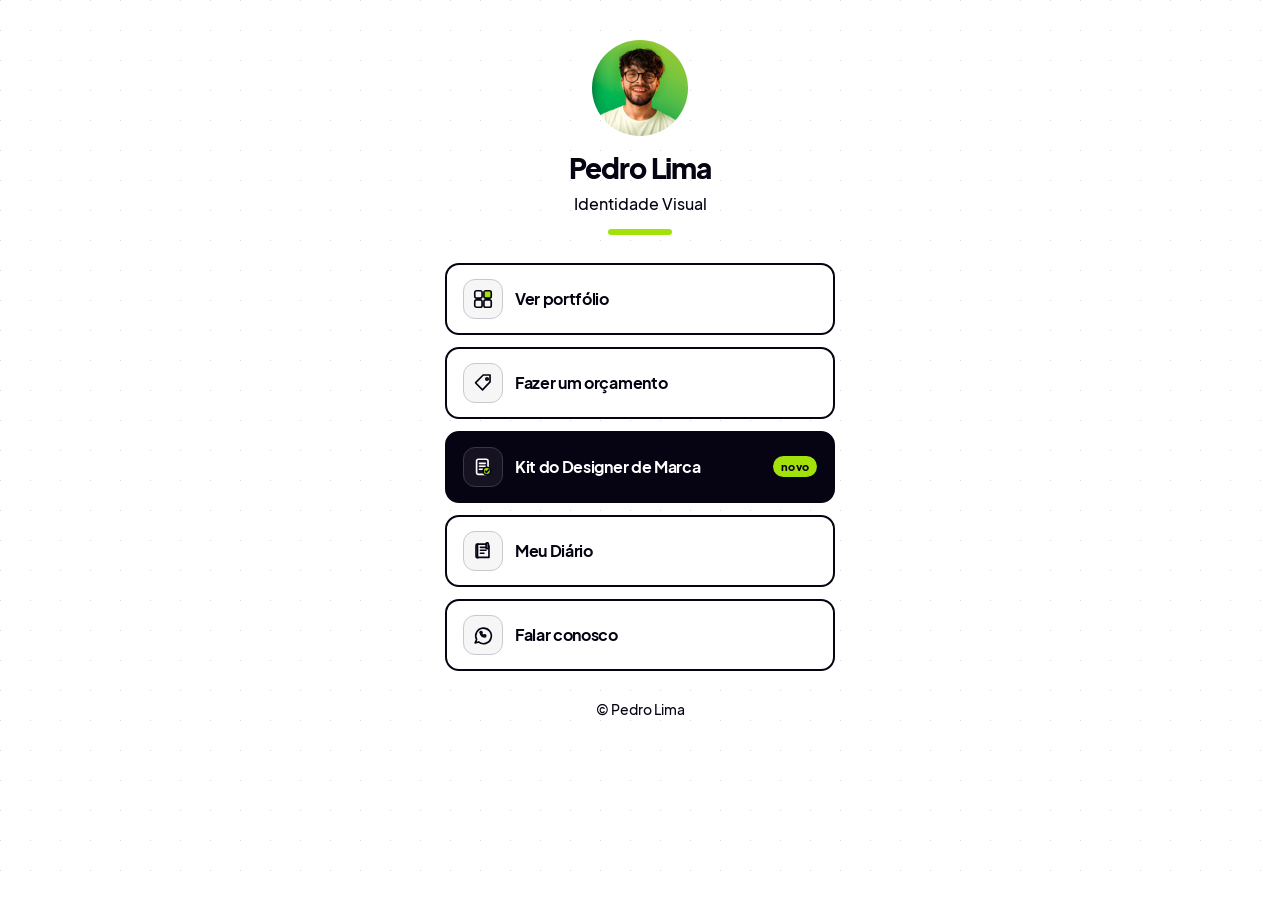
==== index.html @ 7b9147a2 "Add the static link-in-bio site. Import the Vercel site as-is and document how to edit HTML/CSS and " ====
<!DOCTYPE html>
<html lang="pt-BR">
<head>
  <meta charset="utf-8">
  <meta name="viewport" content="width=device-width, initial-scale=1">
  <title>Pedro Lima · Identidade Visual</title>
  <meta name="description" content="Identidade visual. Portfólio, orçamento e o Kit do Designer de Marca.">
  <meta name="theme-color" content="#A3E10A">
  <link rel="icon" href="/favicon.png" type="image/png">
  <link rel="apple-touch-icon" href="/assets/apple-touch-icon.png">
  <link rel="canonical" href="https://bio.1pedrolima.com/">
  <meta property="og:type" content="website">
  <meta property="og:title" content="Pedro Lima · Identidade Visual">
  <meta property="og:description" content="Identidade visual. Portfólio, orçamento e o Kit do Designer de Marca.">
  <meta property="og:url" content="https://bio.1pedrolima.com/">
  <meta property="og:image" content="https://bio.1pedrolima.com/assets/og.png">
  <meta property="og:locale" content="pt_BR">
  <meta name="twitter:card" content="summary_large_image">
  <meta name="twitter:title" content="Pedro Lima · Identidade Visual">
  <meta name="twitter:description" content="Identidade visual. Portfólio, orçamento e o Kit do Designer de Marca.">
  <meta name="twitter:image" content="https://bio.1pedrolima.com/assets/og.png">
  <link rel="stylesheet" href="/styles.css">
</head>
<body class="links-page dots">
  <main class="links-main">
    <header class="links-hero">
      <img class="avatar" src="/assets/avatar.jpg" alt="Pedro Lima" width="96" height="96">
      <h1>Pedro Lima</h1>
      <p class="lead">Identidade Visual</p>
      <span class="rule rule-sm" aria-hidden="true"></span>
    </header>

    <nav class="link-list" aria-label="Links">
      <a class="link-btn" href="https://brand.1pedrolima.com" target="_blank" rel="noopener noreferrer">
        <span class="link-icon" aria-hidden="true">
          <svg viewBox="0 0 24 24" fill="none" stroke="#060312" stroke-width="1.8" stroke-linecap="round" stroke-linejoin="round">
            <rect x="3" y="3" width="8" height="8" rx="2"/>
            <rect x="13" y="3" width="8" height="8" rx="2" fill="#A3E10A"/>
            <rect x="3" y="13" width="8" height="8" rx="2"/>
            <rect x="13" y="13" width="8" height="8" rx="2"/>
          </svg>
        </span>
        <span class="link-label">Ver portfólio</span>
      </a>

      <a class="link-btn" href="https://forms.gle/e1JMWzWvmcmYh4oU8" target="_blank" rel="noopener noreferrer">
        <span class="link-icon" aria-hidden="true">
          <svg viewBox="0 0 24 24" fill="none" stroke="#060312" stroke-width="1.8" stroke-linecap="round" stroke-linejoin="round">
            <path d="M4 11.5 12.2 3.3h7.5v7.5L11.5 19.5 4 12z"/>
            <circle cx="16.4" cy="7.6" r="1.35" fill="#A3E10A" stroke="#060312"/>
          </svg>
        </span>
        <span class="link-label">Fazer um orçamento</span>
      </a>

      <a class="link-btn link-btn-featured" href="https://kitdodesignermarca.vercel.app/kit" target="_blank" rel="noopener noreferrer">
        <span class="link-icon" aria-hidden="true">
          <svg viewBox="0 0 24 24" fill="none" stroke="#ffffff" stroke-width="1.8" stroke-linecap="round" stroke-linejoin="round">
            <rect x="5" y="3.5" width="12.5" height="16.5" rx="2" fill="#161221"/>
            <path d="M8.2 8h6.2M8.2 11.2h6.2M8.2 14.4h3.6" />
            <circle cx="16.2" cy="16.4" r="4.1" fill="#A3E10A" stroke="#060312"/>
            <path d="M14.5 16.5 15.8 17.8 18.1 15.2" stroke="#060312" stroke-width="1.8"/>
          </svg>
        </span>
        <span class="link-label">Kit do Designer de Marca</span>
        <span class="tag-novo">novo</span>
      </a>

      <a class="link-btn" href="https://diary.openinapp.link/1pedrolima" target="_blank" rel="noopener noreferrer">
        <span class="link-icon" aria-hidden="true">
          <svg viewBox="0 0 24 24" fill="none" stroke="#060312" stroke-width="1.8" stroke-linecap="round" stroke-linejoin="round">
            <path d="M6 4.5h10.2A2.3 2.3 0 0 1 18.5 6.8v12.2H7.6A1.6 1.6 0 0 1 6 17.4V4.5z"/>
            <path d="M6 4.5A1.6 1.6 0 0 0 4.4 6.1v11.3A2.1 2.1 0 0 0 6.5 19.5"/>
            <path d="M9.2 8h6M9.2 11.2h6M9.2 14.4h3.8"/>
            <rect x="15.4" y="3.2" width="2.4" height="6.2" rx="0.8" fill="#A3E10A" stroke="#060312"/>
          </svg>
        </span>
        <span class="link-label">Meu Diário</span>
      </a>

      <a class="link-btn" href="https://api.whatsapp.com/send/?phone=555499947886&text&type=phone_number&app_absent=0" target="_blank" rel="noopener noreferrer">
        <span class="link-icon" aria-hidden="true">
          <svg viewBox="0 0 24 24" fill="none" stroke="#060312" stroke-width="1.8" stroke-linecap="round" stroke-linejoin="round">
            <path d="M3.4 20.6 5.05 16.9A8.5 8.5 0 1 1 7.2 19.55Z"/>
            <path d="M8.7 9.35c.08-.55.5-1 1.08-1h.22c.35 0 .58.18.68.5l.28.85c.08.22 0 .45-.2.58l-.32.2c-.16.1-.18.32 0 .52.48.62 1.08 1.15 1.8 1.55.2.1.45.08.58-.16l.2-.32c.12-.2.35-.28.58-.2l.85.28c.32.1.5.33.5.68v.22c0 .58-.45 1-1 1.08-1.55.2-3.35-1-4.28-2.65-.55-1-.62-2.1-.17-2.73z"/>
          </svg>
        </span>
        <span class="link-label">Falar conosco</span>
      </a>
    </nav>

    <p class="links-foot">© Pedro Lima</p>
  </main>
</body>
</html>
---- styles.css ----
/* Pedro Lima — link da bio, mesmo sistema visual do Kit do Designer de Marca */
:root {
  --ink: #060312;
  --white: #ffffff;
  --soft: #f6f6f6;
  --lima: #a3e10a;
  --verde: #2bce4d;
  --barra: #c9c8ce;
  --ponto: #d9d8dd;
  --radius-card: 20px;
  --radius-btn: 14px;
  --content: 1120px;
  --pad: 20px;
}

@font-face {
  font-family: "Plus Jakarta Sans";
  src: url("/fonts/PlusJakartaSans-Regular.woff") format("woff");
  font-weight: 400;
  font-style: normal;
  font-display: swap;
}
@font-face {
  font-family: "Plus Jakarta Sans";
  src: url("/fonts/PlusJakartaSans-Medium.woff") format("woff");
  font-weight: 500;
  font-style: normal;
  font-display: swap;
}
@font-face {
  font-family: "Plus Jakarta Sans";
  src: url("/fonts/PlusJakartaSans-Bold.woff") format("woff");
  font-weight: 700;
  font-style: normal;
  font-display: swap;
}
@font-face {
  font-family: "Plus Jakarta Sans";
  src: url("/fonts/PlusJakartaSans-ExtraBold.woff") format("woff");
  font-weight: 800;
  font-style: normal;
  font-display: swap;
}

*, *::before, *::after { box-sizing: border-box; }
html { scroll-behavior: smooth; }
body {
  margin: 0;
  color: var(--ink);
  background: var(--white);
  font-family: "Plus Jakarta Sans", system-ui, -apple-system, "Segoe UI", sans-serif;
  font-weight: 500;
  font-size: 16px;
  line-height: 1.55;
  -webkit-font-smoothing: antialiased;
  text-rendering: optimizeLegibility;
}
img { max-width: 100%; height: auto; display: block; }
a { color: inherit; }
p { margin: 0; }
h1, h2, h3 { margin: 0; font-weight: 800; letter-spacing: -0.03em; line-height: 1.15; }

.dots {
  background-color: var(--white);
  background-image: radial-gradient(circle at 0 0, var(--ponto) 1.3px, transparent 1.4px);
  background-size: 30px 30px;
  background-position: 60px 60px;
}

.links-page { min-height: 100vh; }
.links-main {
  width: min(390px, calc(100% - 32px));
  margin: 0 auto;
  padding: 40px 0 48px;
}
.links-hero { text-align: center; margin-bottom: 28px; }
.avatar {
  width: 96px;
  height: 96px;
  border-radius: 50%;
  margin: 0 auto 16px;
  object-fit: cover;
}
.links-hero h1 {
  font-size: 28px;
  letter-spacing: -0.035em;
}
.rule {
  display: block;
  width: 80px;
  height: 8px;
  border-radius: 4px;
  background: var(--lima);
  margin: 16px 0 20px;
}
.rule-sm {
  width: 64px;
  height: 6px;
  margin: 10px auto 12px;
}
.links-hero .lead {
  font-size: 16px;
  font-weight: 500;
  margin: 8px 0 0;
}
.links-hero .rule-sm {
  margin: 12px auto 0;
}
.handle {
  font-weight: 500;
  color: var(--ink);
  letter-spacing: -0.01em;
}
.links-hero .handle { font-size: 15px; }

.link-list {
  display: grid;
  gap: 12px;
}

.link-btn {
  display: flex;
  align-items: center;
  gap: 12px;
  width: 100%;
  padding: 14px 16px;
  background: var(--white);
  color: var(--ink);
  border: 2px solid var(--ink);
  border-radius: var(--radius-btn);
  text-decoration: none;
  font-weight: 700;
  font-size: 16px;
  line-height: 1.25;
  letter-spacing: -0.02em;
  cursor: pointer;
  transition: transform 0.12s ease, box-shadow 0.12s ease, background 0.12s ease;
}
.link-btn:hover { background: var(--soft); }
.link-btn:focus-visible {
  outline: 3px solid var(--lima);
  outline-offset: 3px;
}

.link-icon {
  flex: 0 0 auto;
  width: 40px;
  height: 40px;
  border-radius: 12px;
  background: var(--soft);
  border: 1.5px solid var(--barra);
  display: grid;
  place-items: center;
}
.link-icon svg {
  width: 22px;
  height: 22px;
  display: block;
}
.link-label { flex: 1 1 auto; text-align: left; }

.link-btn-featured {
  background: var(--ink);
  color: var(--white);
  border-color: var(--ink);
}
.link-btn-featured:hover {
  background: #161221;
  box-shadow: 0 6px 16px rgba(6, 3, 18, 0.18);
}
.link-btn-featured .link-icon {
  background: #161221;
  border-color: #3a3744;
}
.link-btn-featured .link-icon svg { color: var(--white); }

.tag-novo {
  flex: 0 0 auto;
  display: inline-flex;
  align-items: center;
  justify-content: center;
  background: var(--lima);
  color: var(--ink);
  font-size: 11px;
  font-weight: 800;
  letter-spacing: 0.02em;
  text-transform: lowercase;
  line-height: 1;
  padding: 5px 8px;
  border-radius: 999px;
}

.links-foot {
  text-align: center;
  margin-top: 28px;
  font-size: 14px;
  font-weight: 500;
  color: var(--ink);
}
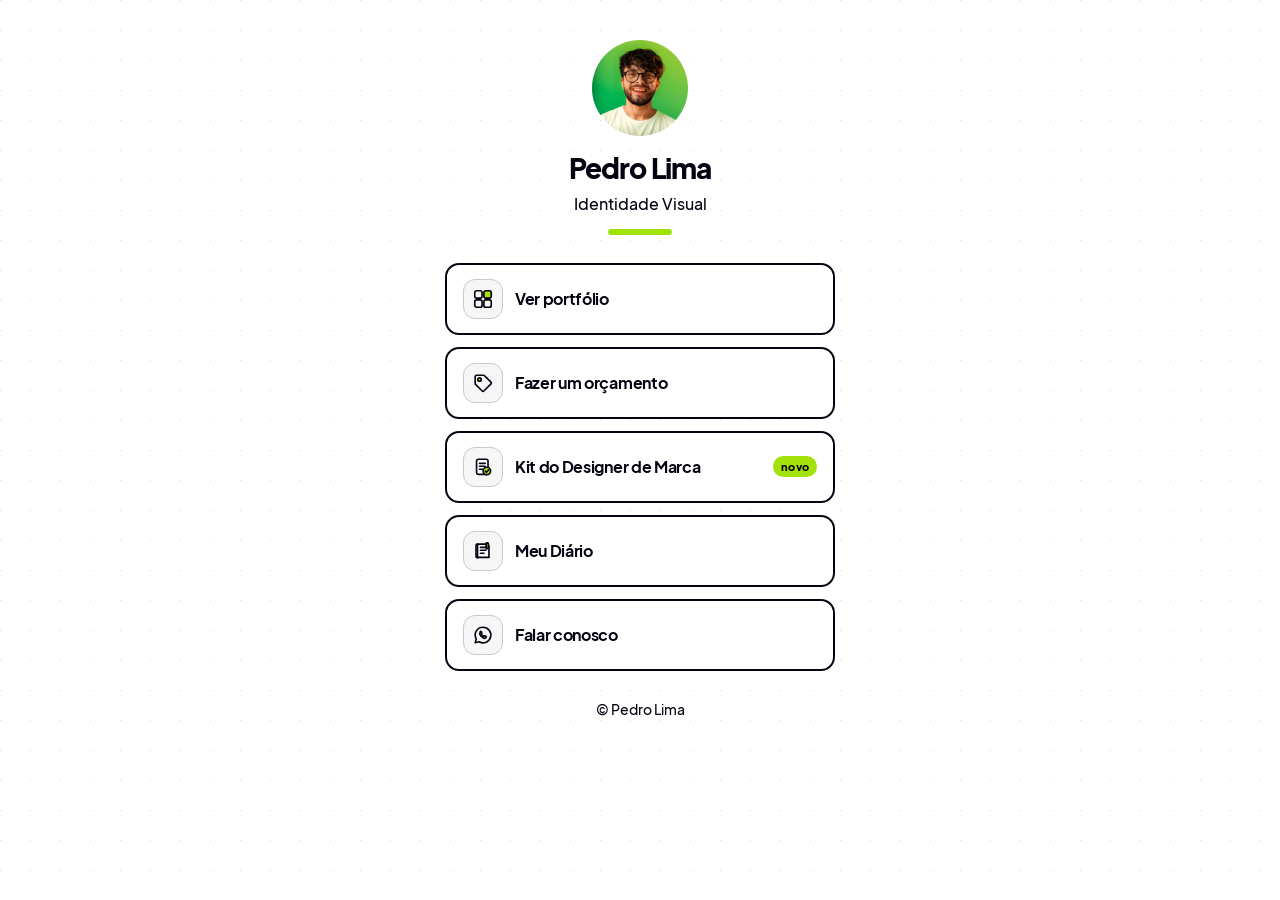
==== commit 39e202d2: "Unify kit card, redraw tag/WhatsApp icons, add hover and tap animations Co-Authored-By: Claude Opus " ====
--- a/index.html
+++ b/index.html
@@ -46,17 +46,17 @@
       <a class="link-btn" href="https://forms.gle/e1JMWzWvmcmYh4oU8" target="_blank" rel="noopener noreferrer">
         <span class="link-icon" aria-hidden="true">
           <svg viewBox="0 0 24 24" fill="none" stroke="#060312" stroke-width="1.8" stroke-linecap="round" stroke-linejoin="round">
-            <path d="M4 11.5 12.2 3.3h7.5v7.5L11.5 19.5 4 12z"/>
-            <circle cx="16.4" cy="7.6" r="1.35" fill="#A3E10A" stroke="#060312"/>
+            <path d="M3.5 12.6V4.8c0-.72.58-1.3 1.3-1.3h7.8c.35 0 .68.14.92.38l7.2 7.2a1.3 1.3 0 0 1 0 1.84l-7.8 7.8a1.3 1.3 0 0 1-1.84 0l-7.2-7.2a1.3 1.3 0 0 1-.38-.92z"/>
+            <circle cx="8.2" cy="8.2" r="1.9" fill="#A3E10A"/>
           </svg>
         </span>
         <span class="link-label">Fazer um orçamento</span>
       </a>
 
-      <a class="link-btn link-btn-featured" href="https://kitdodesignermarca.vercel.app/kit" target="_blank" rel="noopener noreferrer">
+      <a class="link-btn" href="https://kitdodesignermarca.vercel.app/kit" target="_blank" rel="noopener noreferrer">
         <span class="link-icon" aria-hidden="true">
-          <svg viewBox="0 0 24 24" fill="none" stroke="#ffffff" stroke-width="1.8" stroke-linecap="round" stroke-linejoin="round">
-            <rect x="5" y="3.5" width="12.5" height="16.5" rx="2" fill="#161221"/>
+          <svg viewBox="0 0 24 24" fill="none" stroke="#060312" stroke-width="1.8" stroke-linecap="round" stroke-linejoin="round">
+            <rect x="5" y="3.5" width="12.5" height="16.5" rx="2" fill="#ffffff"/>
             <path d="M8.2 8h6.2M8.2 11.2h6.2M8.2 14.4h3.6" />
             <circle cx="16.2" cy="16.4" r="4.1" fill="#A3E10A" stroke="#060312"/>
             <path d="M14.5 16.5 15.8 17.8 18.1 15.2" stroke="#060312" stroke-width="1.8"/>
@@ -81,8 +81,8 @@
       <a class="link-btn" href="https://api.whatsapp.com/send/?phone=555499947886&text&type=phone_number&app_absent=0" target="_blank" rel="noopener noreferrer">
         <span class="link-icon" aria-hidden="true">
           <svg viewBox="0 0 24 24" fill="none" stroke="#060312" stroke-width="1.8" stroke-linecap="round" stroke-linejoin="round">
-            <path d="M3.4 20.6 5.05 16.9A8.5 8.5 0 1 1 7.2 19.55Z"/>
-            <path d="M8.7 9.35c.08-.55.5-1 1.08-1h.22c.35 0 .58.18.68.5l.28.85c.08.22 0 .45-.2.58l-.32.2c-.16.1-.18.32 0 .52.48.62 1.08 1.15 1.8 1.55.2.1.45.08.58-.16l.2-.32c.12-.2.35-.28.58-.2l.85.28c.32.1.5.33.5.68v.22c0 .58-.45 1-1 1.08-1.55.2-3.35-1-4.28-2.65-.55-1-.62-2.1-.17-2.73z"/>
+            <path d="M12 3.5a8.5 8.5 0 0 0-7.35 12.76L3.5 20.5l4.35-1.12A8.5 8.5 0 1 0 12 3.5z"/>
+            <path d="M9 8.2c.3-.3.8-.3 1 .1l.7 1.4c.15.3.1.6-.12.85l-.45.5c.5 1.1 1.3 1.9 2.4 2.4l.5-.45c.25-.22.55-.27.85-.12l1.4.7c.4.2.4.7.1 1l-.6.6c-.5.5-1.3.6-2 .3a8 8 0 0 1-4.2-4.2c-.3-.7-.2-1.5.3-2z" fill="#A3E10A"/>
           </svg>
         </span>
         <span class="link-label">Falar conosco</span>
--- a/styles.css
+++ b/styles.css
@@ -134,9 +134,57 @@
   line-height: 1.25;
   letter-spacing: -0.02em;
   cursor: pointer;
-  transition: transform 0.12s ease, box-shadow 0.12s ease, background 0.12s ease;
-}
-.link-btn:hover { background: var(--soft); }
+  transition: transform 0.25s cubic-bezier(.34,1.56,.64,1), box-shadow 0.25s ease, background 0.2s ease;
+  -webkit-tap-highlight-color: transparent;
+  position: relative;
+  overflow: hidden;
+  user-select: none;
+}
+.link-btn::after {
+  content: "";
+  position: absolute;
+  inset: 0;
+  background: radial-gradient(circle, rgba(163,225,10,.45) 0%, transparent 70%);
+  transform: scale(0);
+  opacity: 0;
+  pointer-events: none;
+}
+.link-btn .link-icon { transition: transform 0.35s cubic-bezier(.34,1.56,.64,1), background 0.2s ease, border-color 0.2s ease; }
+.link-btn .tag-novo { transition: transform 0.35s cubic-bezier(.34,1.56,.64,1); }
+@media (hover: hover) {
+  .link-btn:hover {
+    background: var(--soft);
+    transform: translate(-3px, -3px);
+    box-shadow: 5px 5px 0 var(--ink);
+  }
+  .link-btn:hover .link-icon {
+    transform: rotate(-8deg) scale(1.12);
+    background: var(--lima);
+    border-color: var(--ink);
+  }
+  .link-btn:hover .tag-novo { transform: rotate(6deg) scale(1.1); }
+}
+.link-btn:active {
+  transform: translate(0, 0) scale(0.96);
+  box-shadow: 0 0 0 var(--ink);
+  background: var(--soft);
+  transition-duration: 0.08s;
+}
+.link-btn:active .link-icon {
+  transform: scale(0.85) rotate(8deg);
+  background: var(--lima);
+  border-color: var(--ink);
+}
+.link-btn:active::after { animation: ripple 0.5s ease-out; }
+@keyframes ripple {
+  0% { transform: scale(0); opacity: 1; }
+  100% { transform: scale(2.5); opacity: 0; }
+}
+.tag-novo { animation: pulse 2s ease-in-out infinite; }
+@keyframes pulse { 50% { box-shadow: 0 0 0 4px rgba(163,225,10,.35); } }
+@media (prefers-reduced-motion: reduce) {
+  .link-btn, .link-btn *, .link-btn::after { animation: none !important; transition: none !important; }
+}
 .link-btn:focus-visible {
   outline: 3px solid var(--lima);
   outline-offset: 3px;
@@ -159,21 +207,6 @@
 }
 .link-label { flex: 1 1 auto; text-align: left; }
 
-.link-btn-featured {
-  background: var(--ink);
-  color: var(--white);
-  border-color: var(--ink);
-}
-.link-btn-featured:hover {
-  background: #161221;
-  box-shadow: 0 6px 16px rgba(6, 3, 18, 0.18);
-}
-.link-btn-featured .link-icon {
-  background: #161221;
-  border-color: #3a3744;
-}
-.link-btn-featured .link-icon svg { color: var(--white); }
-
 .tag-novo {
   flex: 0 0 auto;
   display: inline-flex;
